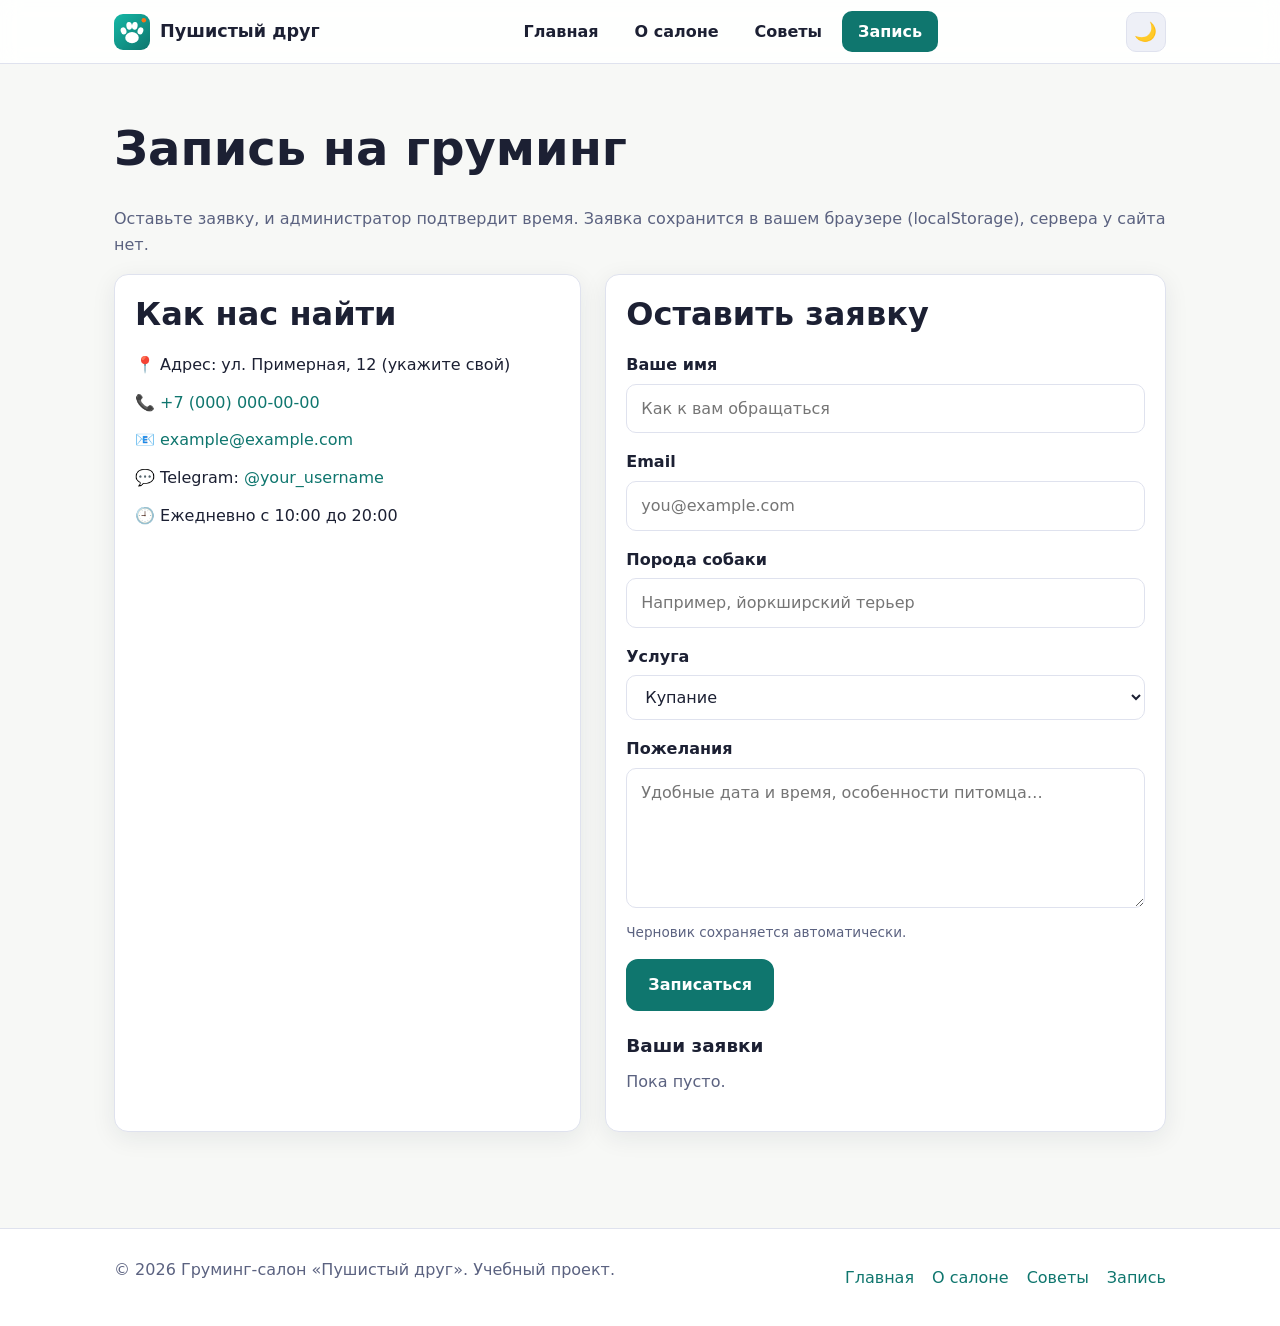
==== contact.html @ 89345bef "Create siete" ====
<!DOCTYPE html>
<html lang="ru">
<head>
  <meta charset="UTF-8">
  <meta name="viewport" content="width=device-width, initial-scale=1.0">
  <meta name="description" content="Запись на груминг и контакты салона «Пушистый друг».">
  <title>Запись — Пушистый друг</title>
  <link rel="icon" type="image/svg+xml" href="img/favicon.svg">
  <link rel="stylesheet" href="css/style.css">
  <script>
    /* Применяем сохранённую тему до отрисовки, чтобы не было мигания */
    (function () {
      try {
        var t = localStorage.getItem('theme');
        if (!t && window.matchMedia('(prefers-color-scheme: dark)').matches) t = 'dark';
        if (t) document.documentElement.setAttribute('data-theme', t);
      } catch (e) {}
    })();
  </script>
</head>
<body>
  <a class="skip-link" href="#main">Перейти к содержимому</a>

  <!-- ===== Header (одинаковый на всех страницах) ===== -->
  <header class="site-header">
    <div class="container header-inner">
      <a class="logo" href="index.html">
        <img src="img/logo.svg" alt="" width="36" height="36">
        <span>Пушистый друг</span>
      </a>

      <nav class="main-nav" id="main-nav" aria-label="Основная навигация">
        <ul>
          <li><a href="index.html">Главная</a></li>
          <li><a href="about.html">О салоне</a></li>
          <li><a href="blog.html">Советы</a></li>
          <li><a href="contact.html" class="active" aria-current="page">Запись</a></li>
        </ul>
      </nav>

      <div class="header-actions">
        <button class="icon-btn" id="theme-toggle" type="button" aria-label="Переключить тему" title="Тёмная / светлая тема">🌙</button>
        <button class="icon-btn burger" id="burger" type="button" aria-label="Открыть меню" aria-expanded="false" aria-controls="main-nav">☰</button>
      </div>
    </div>
  </header>

  <main id="main">
    <section class="section">
      <div class="container">
        <h1>Запись на груминг</h1>
        <p class="muted">Оставьте заявку, и администратор подтвердит время. Заявка сохранится в вашем браузере (localStorage), сервера у сайта нет.</p>

        <div class="contact-layout">
          <div class="card reveal">
            <h2>Как нас найти</h2>
            <ul class="contact-list">
              <li>📍 Адрес: ул. Примерная, 12 (укажите свой)</li>
              <li>📞 <a href="tel:+70000000000">+7 (000) 000-00-00</a></li>
              <li>📧 <a href="mailto:example@example.com">example@example.com</a></li>
              <li>💬 Telegram: <a href="https://t.me/your_username" target="_blank" rel="noopener">@your_username</a></li>
              <li>🕘 Ежедневно с 10:00 до 20:00</li>
            </ul>
          </div>

          <div class="card reveal">
            <h2>Оставить заявку</h2>

            <div class="alert" id="form-alert" role="status">Спасибо! Заявка сохранена ниже.</div>

            <form id="contact-form" novalidate>
              <div class="field">
                <label for="name">Ваше имя</label>
                <input type="text" id="name" name="name" placeholder="Как к вам обращаться" required autocomplete="name">
              </div>
              <div class="field">
                <label for="email">Email</label>
                <input type="email" id="email" name="email" placeholder="you@example.com" required autocomplete="email">
              </div>
              <div class="field">
                <label for="breed">Порода собаки</label>
                <input type="text" id="breed" name="breed" placeholder="Например, йоркширский терьер">
              </div>
              <div class="field">
                <label for="service">Услуга</label>
                <select id="service" name="service">
                  <option value="Купание">Купание</option>
                  <option value="Стрижка">Стрижка</option>
                  <option value="Тримминг">Тримминг</option>
                  <option value="Когти и уши">Когти и уши</option>
                  <option value="Комплексный уход">Комплексный уход</option>
                </select>
              </div>
              <div class="field">
                <label for="message">Пожелания</label>
                <textarea id="message" name="message" placeholder="Удобные дата и время, особенности питомца…" required></textarea>
                <p class="form-hint" id="draft-hint">Черновик сохраняется автоматически.</p>
              </div>
              <button class="btn" type="submit">Записаться</button>
            </form>

            <h3 style="margin-top:24px">Ваши заявки</h3>
            <div class="messages" id="messages"></div>
            <button class="btn btn-outline" type="button" id="clear-messages" style="margin-top:12px">Очистить список</button>
          </div>
        </div>
      </div>
    </section>
  </main>

  <!-- ===== Footer (одинаковый на всех страницах) ===== -->
  <footer class="site-footer">
    <div class="container footer-inner">
      <p>© <span id="year">2026</span> Груминг-салон «Пушистый друг». Учебный проект.</p>
      <ul class="footer-nav">
        <li><a href="index.html">Главная</a></li>
        <li><a href="about.html">О салоне</a></li>
        <li><a href="blog.html">Советы</a></li>
        <li><a href="contact.html">Запись</a></li>
      </ul>
    </div>
  </footer>

  <button class="icon-btn to-top" id="to-top" type="button" aria-label="Наверх">↑</button>

  <script src="js/script.js"></script>
</body>
</html>
---- css/style.css ----
/* ==========================================================
   my-web-site — общие стили
   Подход Mobile First: базовые стили для телефона,
   затем media queries для планшета и десктопа.
   Тема переключается атрибутом data-theme на <html>.
   ========================================================== */

/* ---------- 1. Переменные (светлая тема по умолчанию) ---------- */
:root {
  --bg: #f7f8f6;
  --surface: #ffffff;
  --surface-2: #eef0f7;
  --text: #1c2033;
  --text-muted: #5b6280;
  --primary: #0f766e;
  --primary-hover: #115e59;
  --primary-contrast: #ffffff;
  --accent: #f97316;
  --border: #dfe2ee;
  --shadow: 0 6px 24px rgba(28, 32, 51, 0.08);
  --radius: 14px;
  --header-h: 64px;
  --max-w: 1100px;
  --font: "Segoe UI", system-ui, -apple-system, Roboto, "Helvetica Neue", Arial, sans-serif;
}

/* Тёмная тема: выбрана вручную или системная, если пользователь не выбирал */
:root[data-theme="dark"] {
  --bg: #0f1220;
  --surface: #181c30;
  --surface-2: #20253d;
  --text: #e9ebf5;
  --text-muted: #9aa1c0;
  --primary: #2dd4bf;
  --primary-hover: #5eead4;
  --primary-contrast: #0f1220;
  --accent: #fb923c;
  --border: #2c3252;
  --shadow: 0 6px 24px rgba(0, 0, 0, 0.45);
}

/* ---------- 2. Сброс и база ---------- */
*,
*::before,
*::after {
  box-sizing: border-box;
}

html {
  scroll-behavior: smooth;
  scroll-padding-top: calc(var(--header-h) + 12px);
}

body {
  margin: 0;
  font-family: var(--font);
  font-size: 1rem;
  line-height: 1.6;
  color: var(--text);
  background: var(--bg);
  min-height: 100vh;
  display: flex;
  flex-direction: column;
  transition: background 0.25s ease, color 0.25s ease;
}

img,
svg {
  max-width: 100%;
  display: block;
}

a {
  color: var(--primary);
  text-decoration: none;
}

a:hover {
  color: var(--primary-hover);
  text-decoration: underline;
}

h1,
h2,
h3 {
  line-height: 1.2;
  margin: 0 0 0.6em;
}

h1 { font-size: clamp(1.9rem, 6vw, 3rem); }
h2 { font-size: clamp(1.4rem, 4vw, 2rem); }
h3 { font-size: 1.15rem; }

p { margin: 0 0 1em; }

:focus-visible {
  outline: 3px solid var(--accent);
  outline-offset: 2px;
  border-radius: 6px;
}

.container {
  width: 100%;
  max-width: var(--max-w);
  margin-inline: auto;
  padding-inline: 16px;
}

main {
  flex: 1;
}

.section {
  padding-block: 40px;
}

.section-title {
  display: flex;
  align-items: center;
  gap: 10px;
  margin-bottom: 20px;
}

.section-title::after {
  content: "";
  flex: 1;
  height: 2px;
  background: var(--border);
  border-radius: 2px;
}

.muted { color: var(--text-muted); }

.skip-link {
  position: absolute;
  left: -999px;
  top: 8px;
  background: var(--primary);
  color: var(--primary-contrast);
  padding: 8px 14px;
  border-radius: 8px;
  z-index: 200;
}

.skip-link:focus { left: 8px; }

/* ---------- 3. Шапка и навигация ---------- */
.site-header {
  position: sticky;
  top: 0;
  z-index: 100;
  height: var(--header-h);
  background: color-mix(in srgb, var(--surface) 88%, transparent);
  backdrop-filter: blur(10px);
  border-bottom: 1px solid var(--border);
}

.header-inner {
  height: 100%;
  display: flex;
  align-items: center;
  justify-content: space-between;
  gap: 12px;
}

.logo {
  display: inline-flex;
  align-items: center;
  gap: 10px;
  font-weight: 700;
  font-size: 1.1rem;
  color: var(--text);
}

.logo:hover { text-decoration: none; color: var(--primary); }
.logo img { width: 36px; height: 36px; }

.header-actions {
  display: flex;
  align-items: center;
  gap: 8px;
}

.icon-btn {
  width: 40px;
  height: 40px;
  display: inline-grid;
  place-items: center;
  font-size: 1.15rem;
  background: var(--surface-2);
  color: var(--text);
  border: 1px solid var(--border);
  border-radius: 10px;
  cursor: pointer;
  transition: transform 0.15s ease, background 0.2s ease;
}

.icon-btn:hover { transform: translateY(-1px); background: var(--border); }

/* Мобильное меню: выезжающая панель */
.main-nav {
  position: fixed;
  inset: var(--header-h) 0 auto 0;
  background: var(--surface);
  border-bottom: 1px solid var(--border);
  box-shadow: var(--shadow);
  transform: translateY(-120%);
  transition: transform 0.3s ease;
  z-index: 90;
}

.main-nav.open { transform: translateY(0); }

.main-nav ul {
  list-style: none;
  margin: 0;
  padding: 12px 16px 16px;
  display: grid;
  gap: 6px;
}

.main-nav a {
  display: block;
  padding: 10px 14px;
  border-radius: 10px;
  color: var(--text);
  font-weight: 600;
}

.main-nav a:hover {
  background: var(--surface-2);
  text-decoration: none;
}

.main-nav a.active {
  background: var(--primary);
  color: var(--primary-contrast);
}

.burger { display: inline-grid; }

/* ---------- 4. Кнопки, карточки, формы ---------- */
.btn {
  display: inline-flex;
  align-items: center;
  justify-content: center;
  gap: 8px;
  padding: 11px 20px;
  font: inherit;
  font-weight: 600;
  color: var(--primary-contrast);
  background: var(--primary);
  border: 2px solid var(--primary);
  border-radius: 12px;
  cursor: pointer;
  transition: transform 0.15s ease, background 0.2s ease, box-shadow 0.2s ease;
}

.btn:hover {
  background: var(--primary-hover);
  border-color: var(--primary-hover);
  color: var(--primary-contrast);
  text-decoration: none;
  transform: translateY(-2px);
  box-shadow: var(--shadow);
}

.btn-outline {
  background: transparent;
  color: var(--primary);
}

.btn-outline:hover { color: var(--primary-contrast); }

.card {
  background: var(--surface);
  border: 1px solid var(--border);
  border-radius: var(--radius);
  padding: 20px;
  box-shadow: var(--shadow);
  transition: transform 0.2s ease, box-shadow 0.2s ease;
}

.card:hover { transform: translateY(-4px); }

.grid {
  display: grid;
  gap: 16px;
  grid-template-columns: 1fr;
}

.tag {
  display: inline-block;
  padding: 2px 10px;
  font-size: 0.8rem;
  font-weight: 600;
  color: var(--primary);
  background: var(--surface-2);
  border-radius: 999px;
}

.search-box {
  display: flex;
  align-items: center;
  gap: 8px;
  max-width: 460px;
  padding: 0 14px;
  margin-bottom: 20px;
  background: var(--surface);
  border: 1px solid var(--border);
  border-radius: 12px;
}

.search-box input {
  flex: 1;
  min-width: 0;
  padding: 11px 0;
  font: inherit;
  color: var(--text);
  background: transparent;
  border: 0;
  outline: 0;
}

.search-box:focus-within { border-color: var(--primary); }

.empty-state {
  display: none;
  padding: 20px;
  text-align: center;
  color: var(--text-muted);
  border: 2px dashed var(--border);
  border-radius: var(--radius);
}

.empty-state.show { display: block; }

form .field { margin-bottom: 16px; }

label {
  display: block;
  margin-bottom: 6px;
  font-weight: 600;
}

input[type="text"],
input[type="email"],
textarea,
select {
  width: 100%;
  padding: 11px 14px;
  font: inherit;
  color: var(--text);
  background: var(--surface);
  border: 1px solid var(--border);
  border-radius: 10px;
  transition: border-color 0.2s ease, box-shadow 0.2s ease;
}

input:focus,
textarea:focus,
select:focus {
  outline: 0;
  border-color: var(--primary);
  box-shadow: 0 0 0 3px color-mix(in srgb, var(--primary) 25%, transparent);
}

textarea { min-height: 140px; resize: vertical; }

.form-hint {
  margin-top: 6px;
  font-size: 0.85rem;
  color: var(--text-muted);
}

.alert {
  display: none;
  padding: 12px 16px;
  margin-bottom: 16px;
  border-radius: 10px;
  background: color-mix(in srgb, #16a34a 16%, var(--surface));
  border: 1px solid #16a34a;
}

.alert.show { display: block; }

/* ---------- 5. Hero (главная) ---------- */
.hero {
  padding-block: 56px 40px;
  background:
    radial-gradient(900px 400px at 85% -10%, color-mix(in srgb, var(--primary) 28%, transparent), transparent 70%),
    radial-gradient(700px 360px at 0% 110%, color-mix(in srgb, var(--accent) 22%, transparent), transparent 70%);
}

.hero-inner {
  display: grid;
  gap: 28px;
  align-items: center;
}

.hero .eyebrow {
  display: inline-block;
  margin-bottom: 12px;
  padding: 4px 12px;
  font-size: 0.85rem;
  font-weight: 600;
  color: var(--primary);
  background: var(--surface);
  border: 1px solid var(--border);
  border-radius: 999px;
}

.typing {
  color: var(--primary);
  white-space: nowrap;
}

.typing::after {
  content: "|";
  margin-left: 2px;
  animation: blink 1s steps(1) infinite;
}

@keyframes blink { 50% { opacity: 0; } }

.hero p.lead {
  max-width: 56ch;
  font-size: 1.1rem;
  color: var(--text-muted);
}

.hero-actions {
  display: flex;
  flex-wrap: wrap;
  gap: 12px;
  margin-top: 8px;
}

.hero-art {
  max-width: 320px;
  margin-inline: auto;
  animation: float 6s ease-in-out infinite;
}

@keyframes float {
  0%, 100% { transform: translateY(0); }
  50% { transform: translateY(-10px); }
}

/* ---------- 6. Статистика ---------- */
.stats {
  display: grid;
  gap: 16px;
  grid-template-columns: repeat(2, 1fr);
}

.stat { text-align: center; }

.stat .num {
  display: block;
  font-size: clamp(1.8rem, 6vw, 2.6rem);
  font-weight: 800;
  color: var(--primary);
}

.stat .label { color: var(--text-muted); font-size: 0.95rem; }

/* ---------- 7. Новости, ссылки, блог ---------- */
.news-item time,
.post time {
  font-size: 0.85rem;
  color: var(--text-muted);
}

.quick-link {
  display: block;
  color: var(--text);
}

.quick-link:hover { text-decoration: none; color: var(--text); }
.quick-link .emoji { font-size: 2rem; display: block; margin-bottom: 8px; }

.post { display: flex; flex-direction: column; gap: 6px; }

.post-footer {
  display: flex;
  align-items: center;
  justify-content: space-between;
  margin-top: auto;
  padding-top: 10px;
}

.like-btn {
  display: inline-flex;
  align-items: center;
  gap: 6px;
  padding: 6px 12px;
  font: inherit;
  color: var(--text);
  background: var(--surface-2);
  border: 1px solid var(--border);
  border-radius: 999px;
  cursor: pointer;
  transition: transform 0.15s ease;
}

.like-btn:hover { transform: scale(1.06); }
.like-btn.liked { color: #e11d48; border-color: #e11d48; }
.like-btn.liked .heart { animation: pop 0.35s ease; }

@keyframes pop {
  50% { transform: scale(1.5); }
}

/* ---------- 8. О проекте: команда и таймлайн ---------- */
.team-card { text-align: center; }

.avatar {
  width: 84px;
  height: 84px;
  margin: 0 auto 12px;
  display: grid;
  place-items: center;
  font-size: 2.2rem;
  background: var(--surface-2);
  border: 2px solid var(--primary);
  border-radius: 50%;
}

.timeline {
  list-style: none;
  margin: 0;
  padding: 0 0 0 22px;
  border-left: 3px solid var(--border);
}

.timeline li {
  position: relative;
  margin-bottom: 22px;
  padding-left: 12px;
}

.timeline li::before {
  content: "";
  position: absolute;
  left: -31px;
  top: 6px;
  width: 15px;
  height: 15px;
  background: var(--primary);
  border: 3px solid var(--bg);
  border-radius: 50%;
}

.timeline .when { font-weight: 700; color: var(--primary); }

.goals { padding-left: 20px; }
.goals li { margin-bottom: 8px; }

/* ---------- 9. Контакты ---------- */
.contact-layout {
  display: grid;
  gap: 24px;
}

.contact-list {
  list-style: none;
  margin: 0;
  padding: 0;
  display: grid;
  gap: 12px;
}

.messages { display: grid; gap: 10px; margin-top: 12px; }

.message {
  padding: 12px 14px;
  background: var(--surface-2);
  border-radius: 10px;
  border-left: 4px solid var(--primary);
}

.message small { color: var(--text-muted); }

/* ---------- 10. Подвал, «наверх» ---------- */
.site-footer {
  margin-top: 40px;
  padding-block: 28px;
  color: var(--text-muted);
  background: var(--surface);
  border-top: 1px solid var(--border);
}

.footer-inner {
  display: grid;
  gap: 12px;
  text-align: center;
}

.footer-nav {
  display: flex;
  flex-wrap: wrap;
  justify-content: center;
  gap: 8px 18px;
  list-style: none;
  margin: 0;
  padding: 0;
}

.to-top {
  position: fixed;
  right: 16px;
  bottom: 16px;
  opacity: 0;
  pointer-events: none;
  transform: translateY(12px);
  transition: opacity 0.25s ease, transform 0.25s ease;
  z-index: 80;
  background: var(--primary);
  color: var(--primary-contrast);
  border-color: var(--primary);
}

.to-top.show {
  opacity: 1;
  pointer-events: auto;
  transform: translateY(0);
}

/* ---------- 11. Появление при прокрутке ---------- */
.reveal {
  opacity: 0;
  transform: translateY(24px);
  transition: opacity 0.6s ease, transform 0.6s ease;
}

.reveal.visible {
  opacity: 1;
  transform: none;
}

/* Уважаем настройку «уменьшить анимацию» */
@media (prefers-reduced-motion: reduce) {
  *,
  *::before,
  *::after {
    animation: none !important;
    transition: none !important;
    scroll-behavior: auto !important;
  }
  .reveal { opacity: 1; transform: none; }
}

/* ==========================================================
   Планшет (от 640px)
   ========================================================== */
@media (min-width: 640px) {
  .grid.cols-2,
  .grid.cols-3,
  .grid.cols-4 { grid-template-columns: repeat(2, 1fr); }

  .stats { grid-template-columns: repeat(4, 1fr); }
}

/* ==========================================================
   Десктоп (от 900px)
   ========================================================== */
@media (min-width: 900px) {
  .container { padding-inline: 24px; }
  .section { padding-block: 56px; }

  /* Меню становится горизонтальным, бургер скрывается */
  .burger { display: none; }

  .main-nav {
    position: static;
    transform: none;
    background: transparent;
    border: 0;
    box-shadow: none;
  }

  .main-nav ul {
    padding: 0;
    display: flex;
    gap: 4px;
  }

  .main-nav a { padding: 8px 16px; }

  .hero { padding-block: 88px 64px; }

  .hero-inner { grid-template-columns: 1.3fr 1fr; }

  .grid.cols-3 { grid-template-columns: repeat(3, 1fr); }
  .grid.cols-4 { grid-template-columns: repeat(4, 1fr); }

  .contact-layout { grid-template-columns: 1fr 1.2fr; }

  .footer-inner {
    grid-template-columns: 1fr auto;
    text-align: left;
    align-items: center;
  }
}

/* ---------- Услуги и цены ---------- */
.price {
  display: block;
  margin-top: 8px;
  font-size: 1.25rem;
  font-weight: 800;
  color: var(--accent);
}

.service .emoji { font-size: 2rem; display: block; margin-bottom: 8px; }
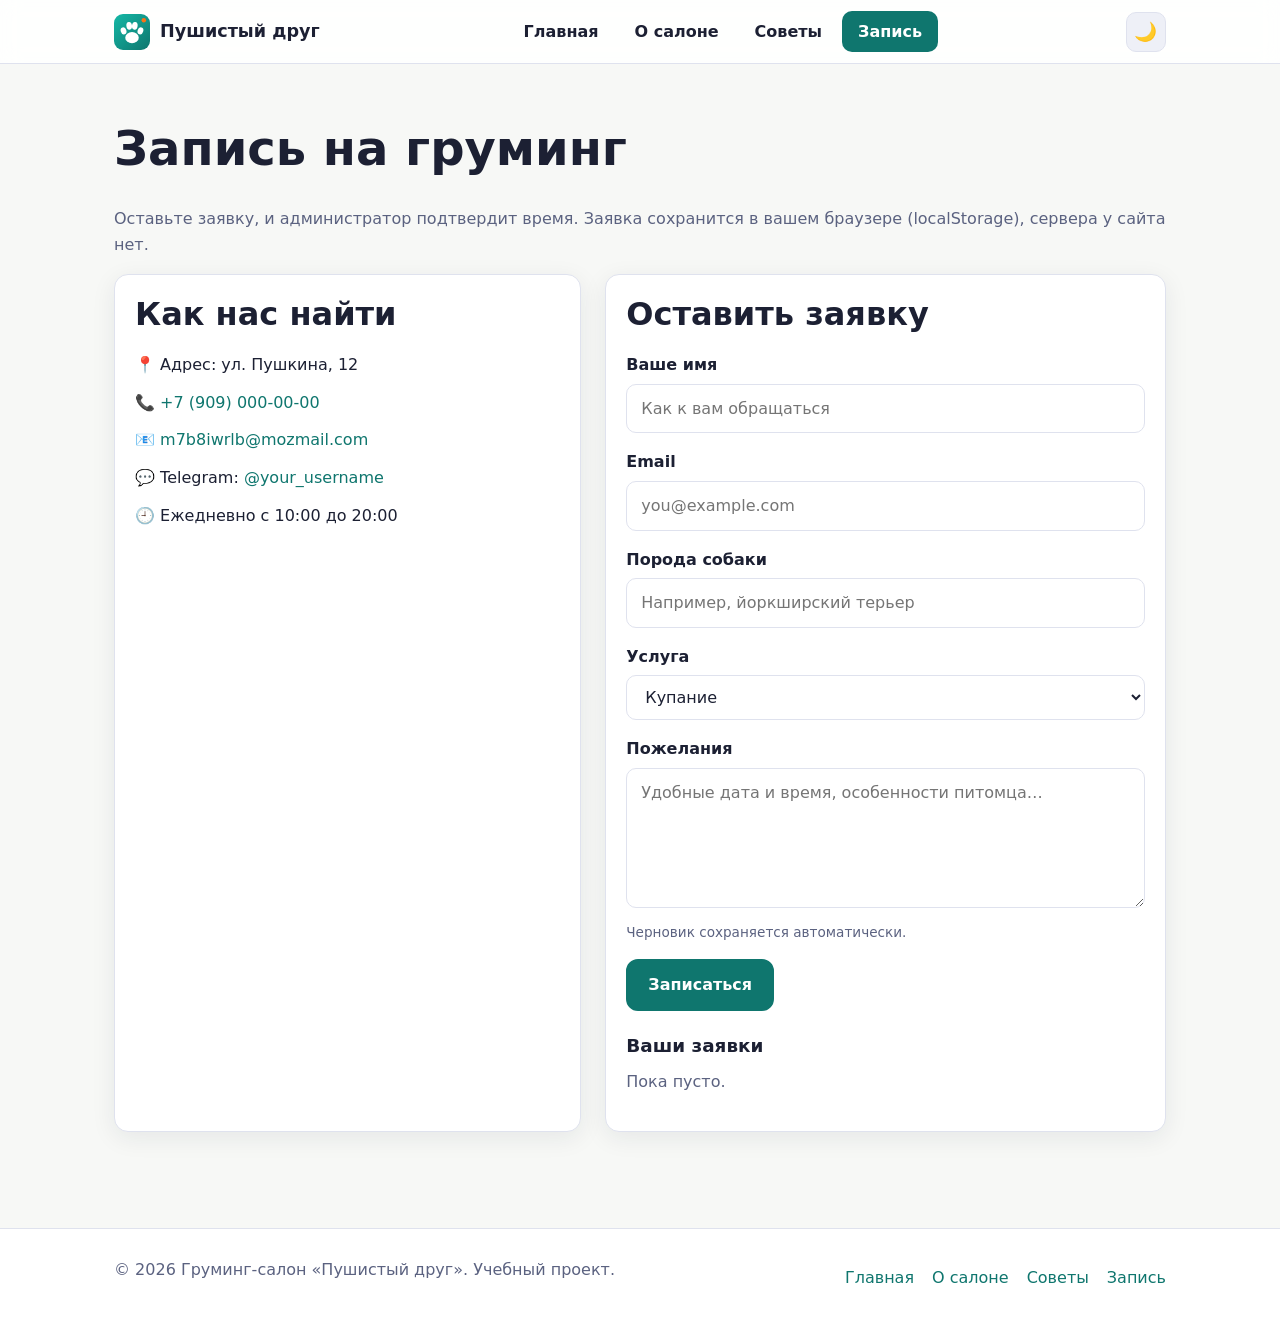
==== commit 393132ce: "Create siete" ====
--- a/contact.html
+++ b/contact.html
@@ -55,10 +55,10 @@
           <div class="card reveal">
             <h2>Как нас найти</h2>
             <ul class="contact-list">
-              <li>📍 Адрес: ул. Примерная, 12 (укажите свой)</li>
-              <li>📞 <a href="tel:+70000000000">+7 (000) 000-00-00</a></li>
-              <li>📧 <a href="mailto:example@example.com">example@example.com</a></li>
-              <li>💬 Telegram: <a href="https://t.me/your_username" target="_blank" rel="noopener">@your_username</a></li>
+              <li>📍 Адрес: ул. Пушкина, 12</li>
+              <li>📞 <a href="tel:+79090000000">+7 (909) 000-00-00</a></li>
+              <li>📧 <a href="m7b8iwrlb@mozmail.com">m7b8iwrlb@mozmail.com</a></li>
+              <li>💬 Telegram: <a href="https://t.me/Boobavvamba" target="_blank" rel="noopener">@your_username</a></li>
               <li>🕘 Ежедневно с 10:00 до 20:00</li>
             </ul>
           </div>
